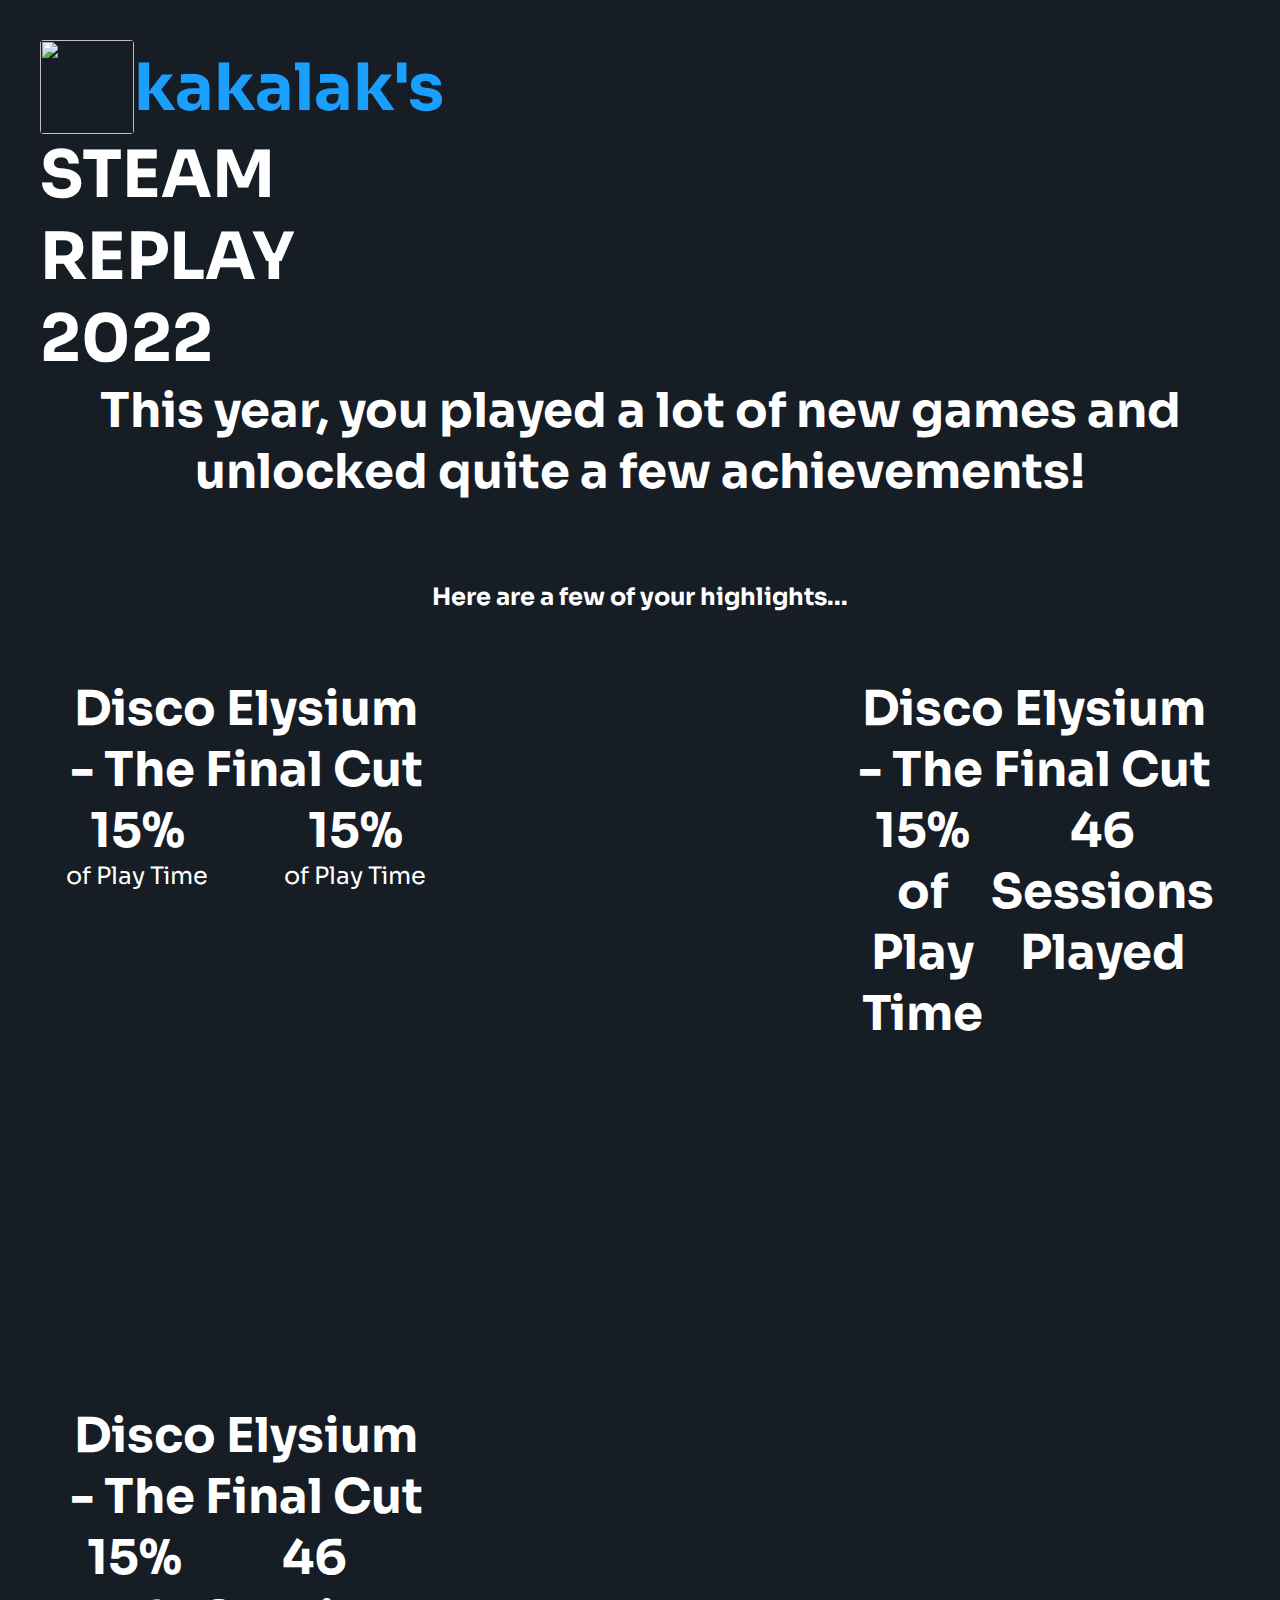
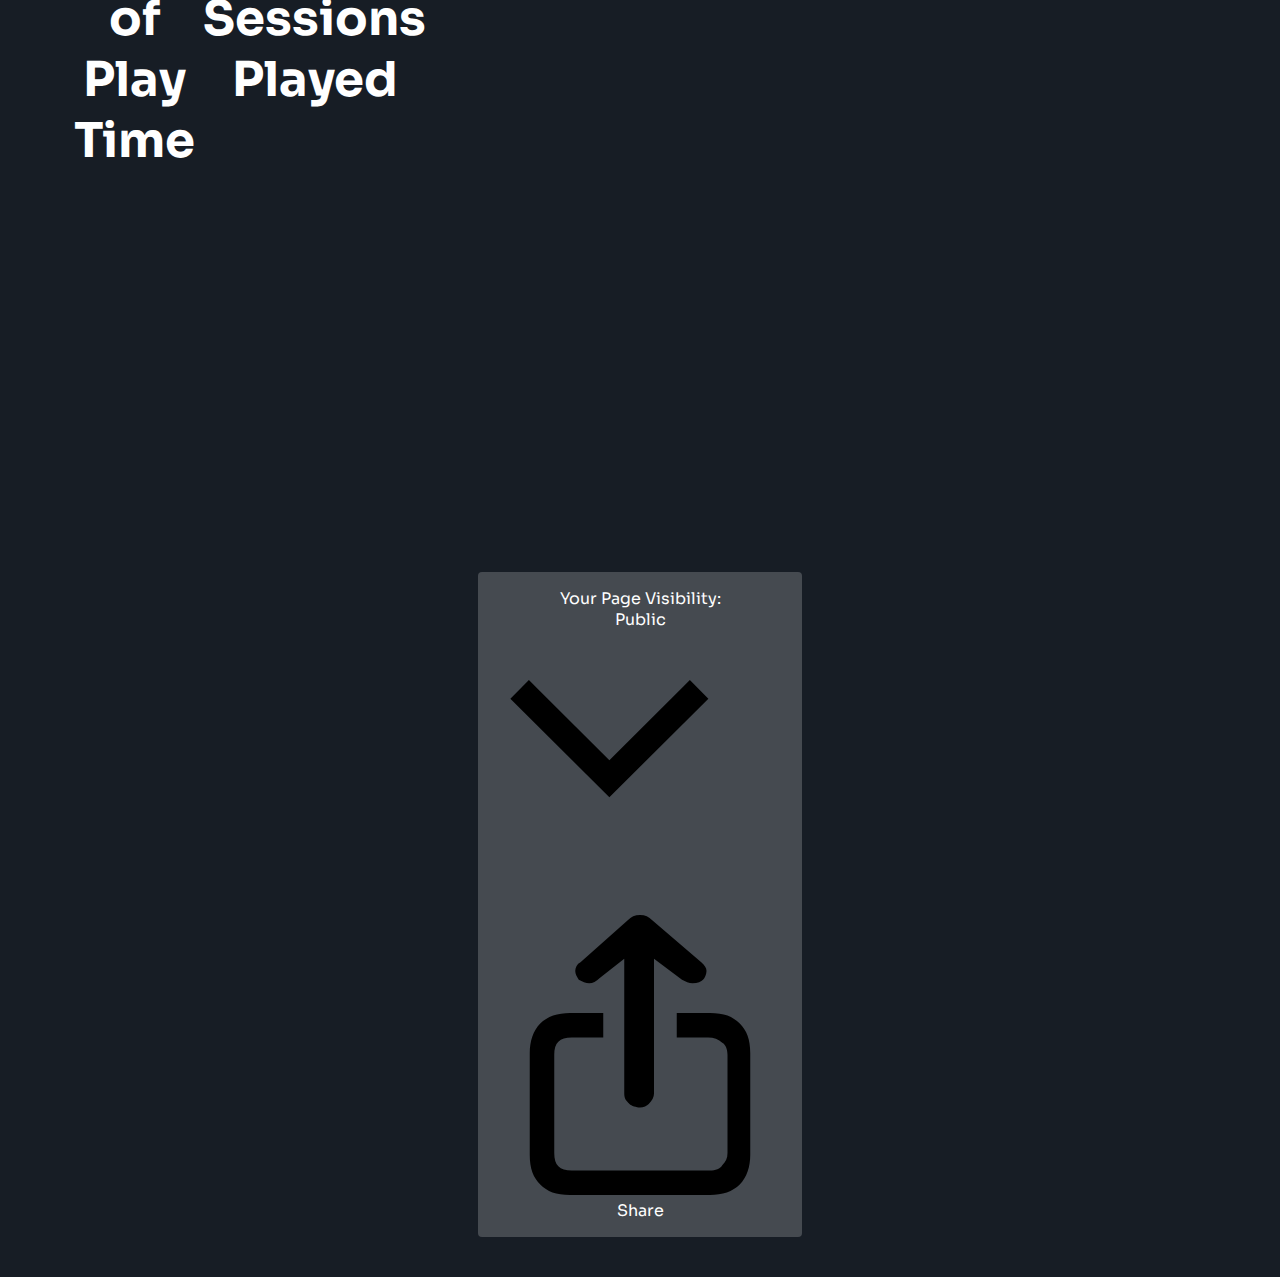
==== index.html @ c11b434e "- init steam replay page clone" ====
<!doctype html>
<html>

<head>
    <meta charset="utf-8" />
    <meta name="viewport" content="width=device-width, initial-scale=1" />
    <title>kakalak's STEAM REPLAY 2022</title>
    <link href="./style.css" rel="stylesheet" />
</head>

<body>
    <main>
        <div id="header">
            <div id="user-title">
                <div id="avatar-name">
                    <img id="avatar"
                        src="https://avatars.cloudflare.steamstatic.com/97e463a36f2693f6158631fb69c4074694019c20_full.jpg">
                    <h1>kakalak's</h1>
                </div>
                <h1>STEAM<br>REPLAY</h1>
                <h1>2022</h1>
            </div>
        </div>

        <section id="user-highlights">
            <div id="header-section">
                <h1>This year, you played a lot of new games and unlocked quite a few achievements!</h1>
                <h4>Here are a few of your highlights...</h4>
            </div>
            <div id="highlight-games">
                <div class="highlight-game-box">
                    <h1>Disco Elysium - The Final Cut</h1>
                    <div class="highlight-game-info">
                        <div>
                            <h1>15%</h1>
                            <p> of Play Time</p>
                        </div>
                        <div>
                            <h1>15%</h1>
                            <p> of Play Time</p>
                        </div>
                    </div>
                </div>

                <div class="highlight-game-box">
                    <h1>Disco Elysium - The Final Cut</h1>
                    <div class="highlight-game-info">
                        <h1>15% of Play Time</h1>
                        <h1>46 Sessions Played</h1>
                    </div>
                </div>

                <div class="highlight-game-box">
                    <h1>Disco Elysium - The Final Cut</h1>
                    <div class="highlight-game-info">
                        <h1>15% of Play Time</h1>
                        <h1>46 Sessions Played</h1>
                    </div>
                </div>
            </div>
        </section>
    </main>

    <div class="yirshare_ShareCtn_3wBwg"><div class="yirshare_PrivacyWarning_1mHX7 yirshare_Visible_1qJRh">Your Page Visibility:</div><div class="yirshare_DropDownSizer_ZrLd2"><div class="yirshare_DropdownButton_H5GE- DialogDropDown _DialogInputContainer  Panel Focusable" tabindex="0"><div class="DialogDropDown_CurrentDisplay">Public</div><div class="DialogDropDown_Arrow"><svg xmlns="http://www.w3.org/2000/svg" class="SVGIcon_Button SVGIcon_DownArrowContextMenu" data-name="Layer 1" viewBox="0 0 128 128" x="0px" y="0px"><polygon points="50 59.49 13.21 22.89 4.74 31.39 50 76.41 95.26 31.39 86.79 22.89 50 59.49"></polygon></svg></div></div></div><div class="yirshare_ShareButton_2MSFQ"><svg class="yirshare_ShareIcon_zOiWI" fill="#000000" xmlns="http://www.w3.org/2000/svg" version="1.1" viewBox="0 0 16 16" x="0px" y="0px"><path d="M8,11c-0.2,0-0.5-0.1-0.6-0.2c-0.2-0.2-0.3-0.3-0.3-0.6l0-7.7L5.7,3.6C5.5,3.8,5.3,3.9,5.1,3.9
        c-0.2,0-0.4-0.1-0.6-0.2C4.4,3.5,4.3,3.4,4.3,3.2c0-0.2,0.1-0.4,0.3-0.5l2.7-2.4C7.5,0.1,7.7,0,8,0s0.5,0.1,0.7,0.3l2.8,2.4
        c0.2,0.2,0.3,0.3,0.3,0.5c0,0.2-0.1,0.4-0.2,0.5c-0.1,0.1-0.3,0.2-0.6,0.2c-0.2,0-0.4-0.1-0.6-0.2L8.8,2.5l0,7.7
        c0,0.2-0.1,0.4-0.3,0.6C8.4,10.9,8.2,11,8,11z"></path><path d="M4,16c-0.8,0-1.3-0.2-1.7-0.6c-0.4-0.4-0.6-0.9-0.6-1.7V7.9c0-0.7,0.2-1.3,0.6-1.7c0.4-0.4,1-0.6,1.7-0.6h1.9
    V7H4.1c-0.7,0-1,0.3-1,1v5.6c0,0.7,0.3,1,1,1h7.9c0.3,0,0.6-0.1,0.7-0.3c0.2-0.2,0.3-0.4,0.3-0.7V8c0-0.3-0.1-0.6-0.3-0.7
    C12.5,7.1,12.2,7,11.9,7h-1.8V5.6H12c0.8,0,1.3,0.2,1.7,0.6c0.4,0.4,0.6,0.9,0.6,1.7v5.8c0,0.7-0.2,1.3-0.6,1.7
    c-0.4,0.4-1,0.6-1.7,0.6H4z"></path></svg><span class="yirshare_ShareText_3OTeC">Share</span></div></div>
</body>

</html>
---- style.css ----
@import url('https://fonts.googleapis.com/css2?family=Sora:wght@200;500&display=swap');

* {
    font-family: 'Sora';
    margin: 0;
    padding: 0;
    color: white;
}

body {
    margin: 40px;
    background-color: #171d25;
}

.section-margin {
    margin: 40px 80px;
}

#header {
    display: flex;
    justify-content: space-between;
}

#avatar-name {
    display: flex;
}

#avatar-name h1 {
    display: inline-block;
    font-size: 65px;
    margin: 0;
    color: #1a9ffe;
    padding-top: 7px;
}

#avatar-name img {
    width: 94px;
    height: 94px;
    border-radius: 4px;
}

#user-title h1 {
    font-size: 65px;
}

#page-visibility {
    margin-top: 66px;
    min-width: 280px;
    max-width: 450px;
    padding: 16px 22px;
    text-align: center;
    background-color: rgba(255, 255, 255, .2);
    display: flex;
    flex-direction: column;
}

#page-visibility select {
    margin-top: 8px;
    width: 256px;
    height: 18px;
    padding: 12px;
}

#page-visibility button {
    margin-top: 8px;
}

#page-visibility svg {
    width: 19px;
    height: 19px;
}

#user-highlights {
    /* margin: 80px; */
    text-align: center;
    font-size: 24px;
}

#user-highlights h4 {
    margin: 80px 0 40px 0;
}

#user-highlights .highlight-game-box {
    max-width: 30%;
    min-width: 20%;
    height: 75vh;
    background-image: url("https://cdn.cloudflare.steamstatic.com/steam/apps/632470/library_hero.jpg?t=1681291304");
    background-size: cover;
	background-position: center;
    border-radius: 5px;
    padding: 26px;
}

#user-highlights .highlight-game-box .highlight-game-info {
    display: flex;
    justify-content: space-between;
}

#highlight-games {
    display: flex;
    justify-content: space-between;
    flex-wrap: wrap;
    flex-direction: row;
    margin: 40px 0;
}

.yirshare_ShareCtn_3wBwg {
    display: flex;
    flex-direction: column;
    padding: 16px 22px;
    border-radius: 4px;
    min-width: 280px;
    max-width: 450px;
    margin: 66px auto 24px auto;
    width: fit-content;
    text-align: center;
    background: rgba(255,255,255,.2);
}
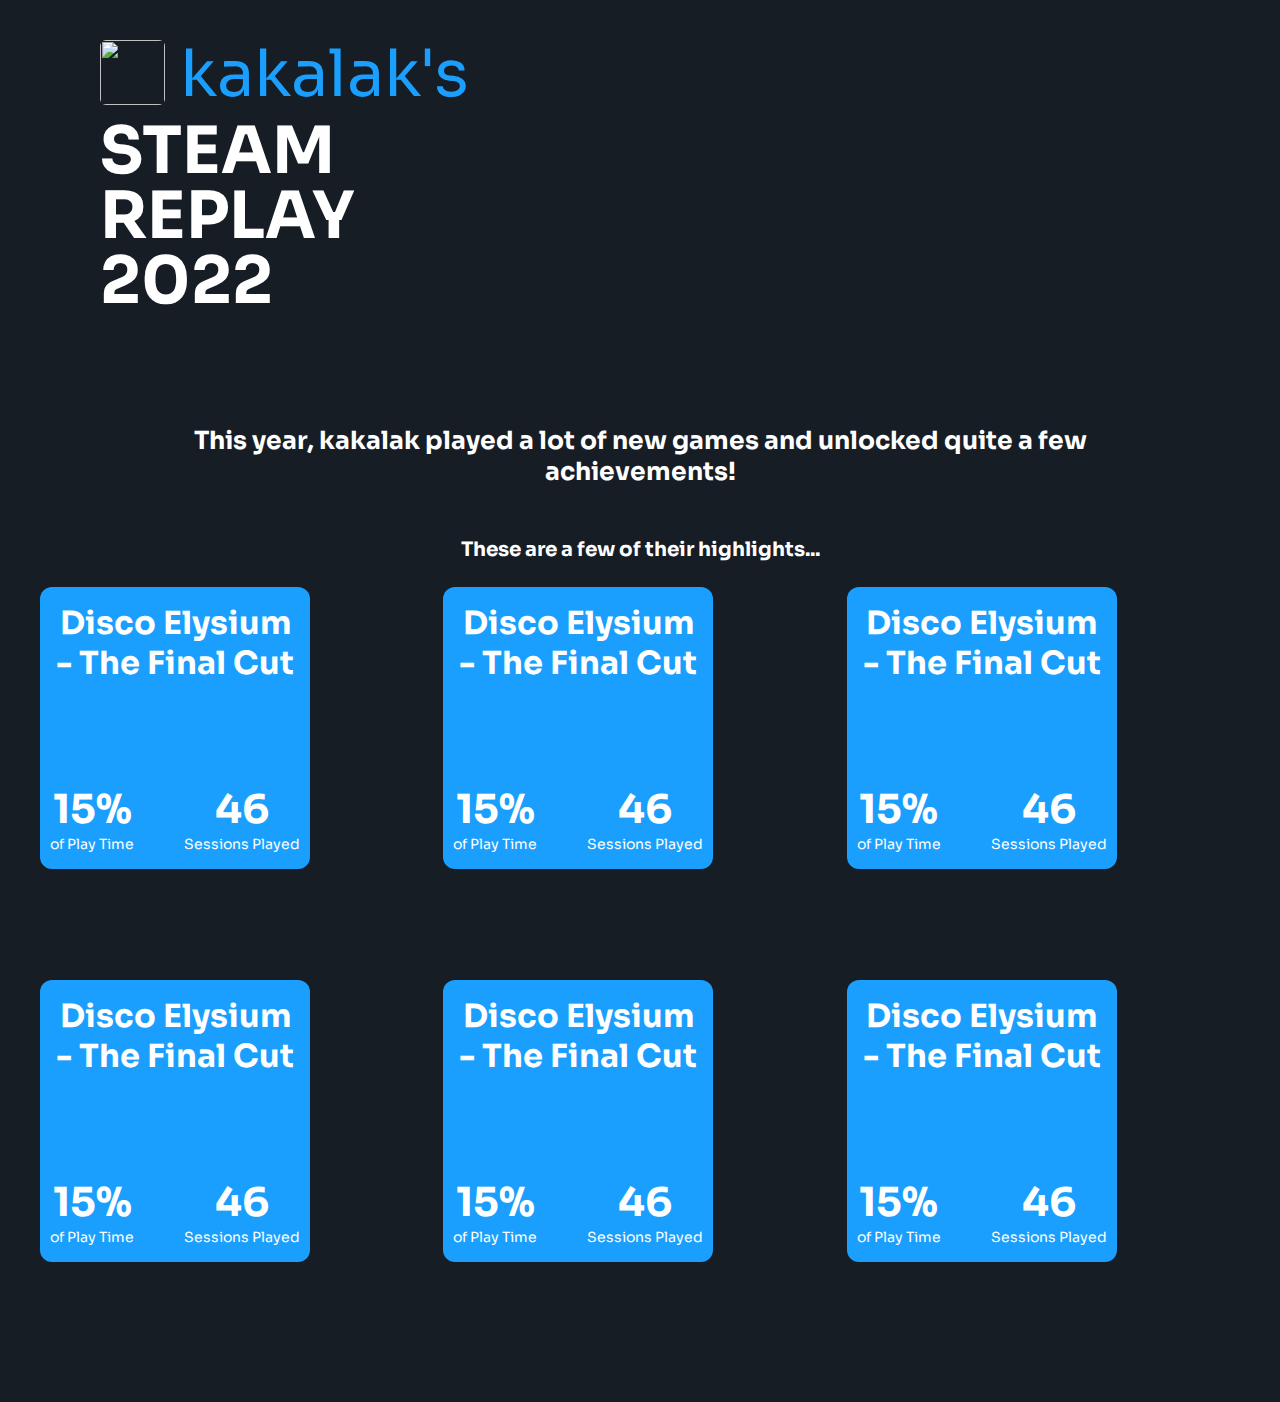
==== commit e2c59898: "- restructure dom tree" ====
--- a/index.html
+++ b/index.html
@@ -9,65 +9,121 @@
 </head>
 
 <body>
-    <main>
+    <section id="page-header">
         <div id="header">
-            <div id="user-title">
-                <div id="avatar-name">
-                    <img id="avatar"
-                        src="https://avatars.cloudflare.steamstatic.com/97e463a36f2693f6158631fb69c4074694019c20_full.jpg">
-                    <h1>kakalak's</h1>
+            <img id="avatar"
+                src="https://avatars.akamai.steamstatic.com/97e463a36f2693f6158631fb69c4074694019c20_full.jpg"
+                draggable="false">
+            <span>kakalak's</span>
+            <h1>
+                STEAM
+            </h1>
+            <h1>
+                REPLAY
+
+            </h1>
+            <h1>
+                2022
+            </h1>
+        </div>
+        <div id="user-highlights">
+            <h4>This year, kakalak played a lot of new games and unlocked quite a few achievements!</h4>
+            <h5>These are a few of their highlights...</h5>
+            <div id="highlight">
+                <div class="highlight-box">
+                    <h1 class="highlight-box-title">
+                        Disco Elysium - The Final Cut
+                    </h1>
+                    <div class="highlight-info">
+                        <div>
+                            <h1>15%</h1>
+                            <p>of Play Time</p>
+                        </div>
+                        <div>
+                            <h1>46</h1>
+                            <p>Sessions Played</p>
+                        </div>
+                    </div>
                 </div>
-                <h1>STEAM<br>REPLAY</h1>
-                <h1>2022</h1>
+                <div class="highlight-box">
+                    <h1 class="highlight-box-title">
+                        Disco Elysium - The Final Cut
+                    </h1>
+                    <div class="highlight-info">
+                        <div>
+                            <h1>15%</h1>
+                            <p>of Play Time</p>
+                        </div>
+                        <div>
+                            <h1>46</h1>
+                            <p>Sessions Played</p>
+                        </div>
+                    </div>
+                </div>
+                <div class="highlight-box">
+                    <h1 class="highlight-box-title">
+                        Disco Elysium - The Final Cut
+                    </h1>
+                    <div class="highlight-info">
+                        <div>
+                            <h1>15%</h1>
+                            <p>of Play Time</p>
+                        </div>
+                        <div>
+                            <h1>46</h1>
+                            <p>Sessions Played</p>
+                        </div>
+                    </div>
+                </div>
+                <div class="highlight-box">
+                    <h1 class="highlight-box-title">
+                        Disco Elysium - The Final Cut
+                    </h1>
+                    <div class="highlight-info">
+                        <div>
+                            <h1>15%</h1>
+                            <p>of Play Time</p>
+                        </div>
+                        <div>
+                            <h1>46</h1>
+                            <p>Sessions Played</p>
+                        </div>
+                    </div>
+                </div>
+                <div class="highlight-box">
+                    <h1 class="highlight-box-title">
+                        Disco Elysium - The Final Cut
+                    </h1>
+                    <div class="highlight-info">
+                        <div>
+                            <h1>15%</h1>
+                            <p>of Play Time</p>
+                        </div>
+                        <div>
+                            <h1>46</h1>
+                            <p>Sessions Played</p>
+                        </div>
+                    </div>
+                </div>
+                <div class="highlight-box">
+                    <h1 class="highlight-box-title">
+                        Disco Elysium - The Final Cut
+                    </h1>
+                    <div class="highlight-info">
+                        <div>
+                            <h1>15%</h1>
+                            <p>of Play Time</p>
+                        </div>
+                        <div>
+                            <h1>46</h1>
+                            <p>Sessions Played</p>
+                        </div>
+                    </div>
+                </div>
             </div>
         </div>
 
-        <section id="user-highlights">
-            <div id="header-section">
-                <h1>This year, you played a lot of new games and unlocked quite a few achievements!</h1>
-                <h4>Here are a few of your highlights...</h4>
-            </div>
-            <div id="highlight-games">
-                <div class="highlight-game-box">
-                    <h1>Disco Elysium - The Final Cut</h1>
-                    <div class="highlight-game-info">
-                        <div>
-                            <h1>15%</h1>
-                            <p> of Play Time</p>
-                        </div>
-                        <div>
-                            <h1>15%</h1>
-                            <p> of Play Time</p>
-                        </div>
-                    </div>
-                </div>
-
-                <div class="highlight-game-box">
-                    <h1>Disco Elysium - The Final Cut</h1>
-                    <div class="highlight-game-info">
-                        <h1>15% of Play Time</h1>
-                        <h1>46 Sessions Played</h1>
-                    </div>
-                </div>
-
-                <div class="highlight-game-box">
-                    <h1>Disco Elysium - The Final Cut</h1>
-                    <div class="highlight-game-info">
-                        <h1>15% of Play Time</h1>
-                        <h1>46 Sessions Played</h1>
-                    </div>
-                </div>
-            </div>
-        </section>
-    </main>
-
-    <div class="yirshare_ShareCtn_3wBwg"><div class="yirshare_PrivacyWarning_1mHX7 yirshare_Visible_1qJRh">Your Page Visibility:</div><div class="yirshare_DropDownSizer_ZrLd2"><div class="yirshare_DropdownButton_H5GE- DialogDropDown _DialogInputContainer  Panel Focusable" tabindex="0"><div class="DialogDropDown_CurrentDisplay">Public</div><div class="DialogDropDown_Arrow"><svg xmlns="http://www.w3.org/2000/svg" class="SVGIcon_Button SVGIcon_DownArrowContextMenu" data-name="Layer 1" viewBox="0 0 128 128" x="0px" y="0px"><polygon points="50 59.49 13.21 22.89 4.74 31.39 50 76.41 95.26 31.39 86.79 22.89 50 59.49"></polygon></svg></div></div></div><div class="yirshare_ShareButton_2MSFQ"><svg class="yirshare_ShareIcon_zOiWI" fill="#000000" xmlns="http://www.w3.org/2000/svg" version="1.1" viewBox="0 0 16 16" x="0px" y="0px"><path d="M8,11c-0.2,0-0.5-0.1-0.6-0.2c-0.2-0.2-0.3-0.3-0.3-0.6l0-7.7L5.7,3.6C5.5,3.8,5.3,3.9,5.1,3.9
-        c-0.2,0-0.4-0.1-0.6-0.2C4.4,3.5,4.3,3.4,4.3,3.2c0-0.2,0.1-0.4,0.3-0.5l2.7-2.4C7.5,0.1,7.7,0,8,0s0.5,0.1,0.7,0.3l2.8,2.4
-        c0.2,0.2,0.3,0.3,0.3,0.5c0,0.2-0.1,0.4-0.2,0.5c-0.1,0.1-0.3,0.2-0.6,0.2c-0.2,0-0.4-0.1-0.6-0.2L8.8,2.5l0,7.7
-        c0,0.2-0.1,0.4-0.3,0.6C8.4,10.9,8.2,11,8,11z"></path><path d="M4,16c-0.8,0-1.3-0.2-1.7-0.6c-0.4-0.4-0.6-0.9-0.6-1.7V7.9c0-0.7,0.2-1.3,0.6-1.7c0.4-0.4,1-0.6,1.7-0.6h1.9
-    V7H4.1c-0.7,0-1,0.3-1,1v5.6c0,0.7,0.3,1,1,1h7.9c0.3,0,0.6-0.1,0.7-0.3c0.2-0.2,0.3-0.4,0.3-0.7V8c0-0.3-0.1-0.6-0.3-0.7
-    C12.5,7.1,12.2,7,11.9,7h-1.8V5.6H12c0.8,0,1.3,0.2,1.7,0.6c0.4,0.4,0.6,0.9,0.6,1.7v5.8c0,0.7-0.2,1.3-0.6,1.7
-    c-0.4,0.4-1,0.6-1.7,0.6H4z"></path></svg><span class="yirshare_ShareText_3OTeC">Share</span></div></div>
+    </section>
 </body>
 
 </html>--- a/style.css
+++ b/style.css
@@ -12,107 +12,90 @@
     background-color: #171d25;
 }
 
-.section-margin {
-    margin: 40px 80px;
+
+#avatar {
+    width: 65px;
+    height: 65px;
+    border-radius: 6px;
 }
 
 #header {
+    position: relative;
+    margin: 0 60px;
+    margin-bottom: 120px;
+}
+
+#header span {
+    font-size: 65px;
+    position: absolute;
+    top: -7px;
+    margin-left: 15px;
+    color: #1a9ffe;
+}
+
+#header h1 {
+    font-size: 65px;
+    height: 65px;
+    margin: 0;
+    padding: 0;
+}
+
+#user-highlights {
+    text-align: center;
+    margin: 40px 0;
+}
+
+#user-highlights h4 {
+    font-size: 25px;
+    margin: 0 75px;
+    margin-bottom: 50px;
+}
+
+#user-highlights h5 {
+    font-size: 20px;
+    margin-bottom: 25px;
+}
+
+.highlight-box {
+    background-color: #1a9ffe;
+    padding: 16px 10px;
+    display: flex;
+    flex-direction: column;
+    justify-content: space-between;
+    width: 250px;
+    height: 250px;
+    border-radius: 12px;
+}
+
+.highlight-box-title {
+    /* margin-bottom: 100px; */
+}
+
+.highlight-info {
     display: flex;
     justify-content: space-between;
 }
 
-#avatar-name {
-    display: flex;
+.highlight-info h1 {
+    font-size: 40px;
 }
 
-#avatar-name h1 {
-    display: inline-block;
-    font-size: 65px;
-    margin: 0;
-    color: #1a9ffe;
-    padding-top: 7px;
+.highlight-info p {
+    font-size: 14px;
 }
 
-#avatar-name img {
-    width: 94px;
-    height: 94px;
-    border-radius: 4px;
-}
+#highlight {
+    /* display: flex;
+    justify-content: space-between;
+    flex-direction: row;
+    flex-wrap: wrap; */
 
-#user-title h1 {
-    font-size: 65px;
-}
-
-#page-visibility {
-    margin-top: 66px;
-    min-width: 280px;
-    max-width: 450px;
-    padding: 16px 22px;
-    text-align: center;
-    background-color: rgba(255, 255, 255, .2);
-    display: flex;
-    flex-direction: column;
-}
-
-#page-visibility select {
-    margin-top: 8px;
-    width: 256px;
-    height: 18px;
-    padding: 12px;
-}
-
-#page-visibility button {
-    margin-top: 8px;
-}
-
-#page-visibility svg {
-    width: 19px;
-    height: 19px;
-}
-
-#user-highlights {
-    /* margin: 80px; */
-    text-align: center;
-    font-size: 24px;
-}
-
-#user-highlights h4 {
-    margin: 80px 0 40px 0;
-}
-
-#user-highlights .highlight-game-box {
-    max-width: 30%;
-    min-width: 20%;
-    height: 75vh;
-    background-image: url("https://cdn.cloudflare.steamstatic.com/steam/apps/632470/library_hero.jpg?t=1681291304");
-    background-size: cover;
-	background-position: center;
-    border-radius: 5px;
-    padding: 26px;
-}
-
-#user-highlights .highlight-game-box .highlight-game-info {
-    display: flex;
-    justify-content: space-between;
-}
-
-#highlight-games {
-    display: flex;
-    justify-content: space-between;
-    flex-wrap: wrap;
-    flex-direction: row;
-    margin: 40px 0;
-}
-
-.yirshare_ShareCtn_3wBwg {
-    display: flex;
-    flex-direction: column;
-    padding: 16px 22px;
-    border-radius: 4px;
-    min-width: 280px;
-    max-width: 450px;
-    margin: 66px auto 24px auto;
-    width: fit-content;
-    text-align: center;
-    background: rgba(255,255,255,.2);
+    height: 85vh;
+    min-height: clamp(500px, 55vw, 55vw);
+    max-height: clamp(70vw, 70vw, 1380px);
+    margin-bottom: 50px;
+    display: grid;
+    grid-template-columns: 1fr 1fr 1fr;
+    grid-template-rows: 50% 50%;
+    gap: 10px;
 }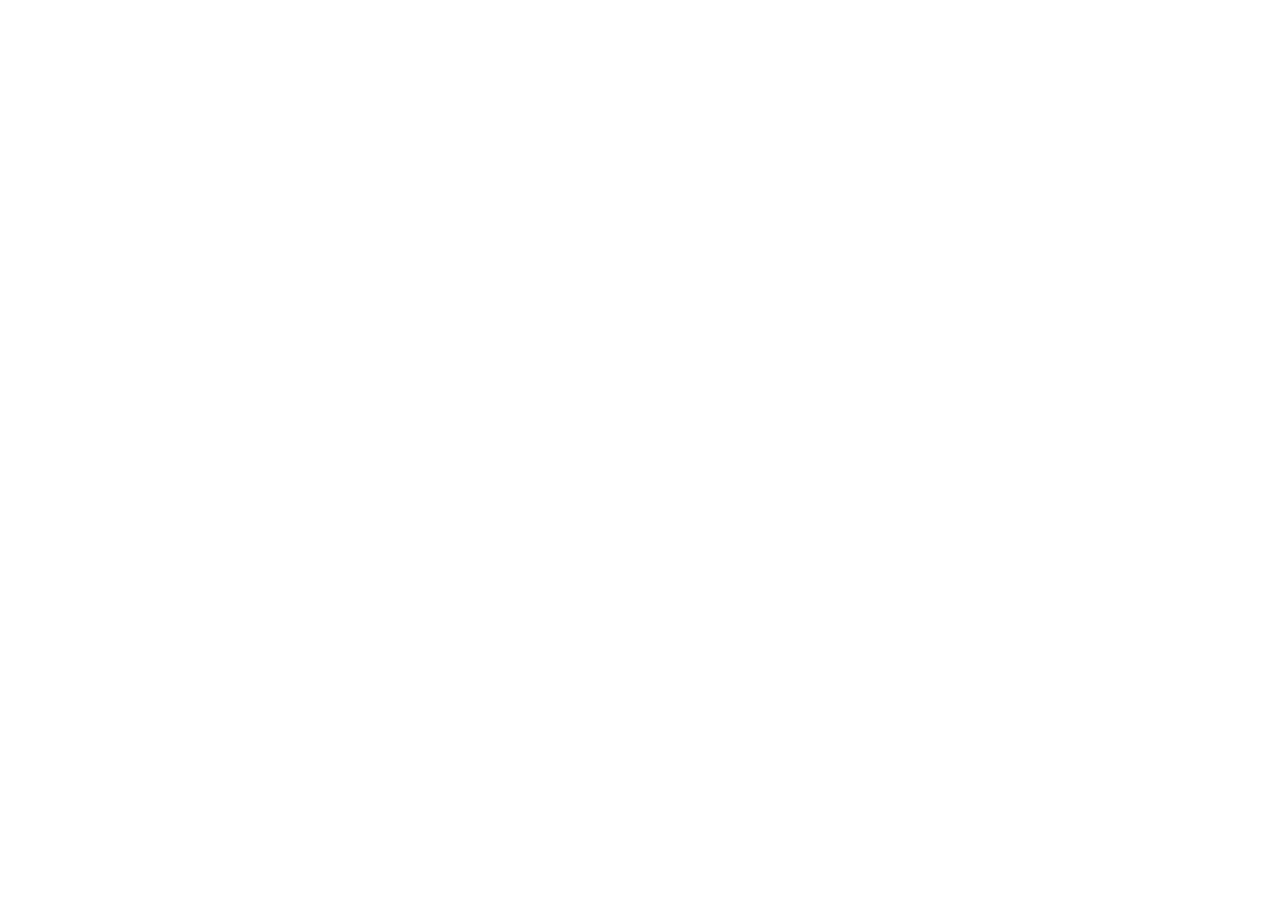
==== commit a081ab54: "- restructure folder, add clone uniqlo" ====
--- a/index.html
+++ b/index.html
@@ -1,129 +1,11 @@
-<!doctype html>
-<html>
-
+<!DOCTYPE html>
+<html lang="en">
 <head>
-    <meta charset="utf-8" />
-    <meta name="viewport" content="width=device-width, initial-scale=1" />
-    <title>kakalak's STEAM REPLAY 2022</title>
-    <link href="./style.css" rel="stylesheet" />
+    <meta charset="UTF-8">
+    <meta name="viewport" content="width=device-width, initial-scale=1.0">
+    <title>Document</title>
 </head>
-
 <body>
-    <section id="page-header">
-        <div id="header">
-            <img id="avatar"
-                src="https://avatars.akamai.steamstatic.com/97e463a36f2693f6158631fb69c4074694019c20_full.jpg"
-                draggable="false">
-            <span>kakalak's</span>
-            <h1>
-                STEAM
-            </h1>
-            <h1>
-                REPLAY
-
-            </h1>
-            <h1>
-                2022
-            </h1>
-        </div>
-        <div id="user-highlights">
-            <h4>This year, kakalak played a lot of new games and unlocked quite a few achievements!</h4>
-            <h5>These are a few of their highlights...</h5>
-            <div id="highlight">
-                <div class="highlight-box">
-                    <h1 class="highlight-box-title">
-                        Disco Elysium - The Final Cut
-                    </h1>
-                    <div class="highlight-info">
-                        <div>
-                            <h1>15%</h1>
-                            <p>of Play Time</p>
-                        </div>
-                        <div>
-                            <h1>46</h1>
-                            <p>Sessions Played</p>
-                        </div>
-                    </div>
-                </div>
-                <div class="highlight-box">
-                    <h1 class="highlight-box-title">
-                        Disco Elysium - The Final Cut
-                    </h1>
-                    <div class="highlight-info">
-                        <div>
-                            <h1>15%</h1>
-                            <p>of Play Time</p>
-                        </div>
-                        <div>
-                            <h1>46</h1>
-                            <p>Sessions Played</p>
-                        </div>
-                    </div>
-                </div>
-                <div class="highlight-box">
-                    <h1 class="highlight-box-title">
-                        Disco Elysium - The Final Cut
-                    </h1>
-                    <div class="highlight-info">
-                        <div>
-                            <h1>15%</h1>
-                            <p>of Play Time</p>
-                        </div>
-                        <div>
-                            <h1>46</h1>
-                            <p>Sessions Played</p>
-                        </div>
-                    </div>
-                </div>
-                <div class="highlight-box">
-                    <h1 class="highlight-box-title">
-                        Disco Elysium - The Final Cut
-                    </h1>
-                    <div class="highlight-info">
-                        <div>
-                            <h1>15%</h1>
-                            <p>of Play Time</p>
-                        </div>
-                        <div>
-                            <h1>46</h1>
-                            <p>Sessions Played</p>
-                        </div>
-                    </div>
-                </div>
-                <div class="highlight-box">
-                    <h1 class="highlight-box-title">
-                        Disco Elysium - The Final Cut
-                    </h1>
-                    <div class="highlight-info">
-                        <div>
-                            <h1>15%</h1>
-                            <p>of Play Time</p>
-                        </div>
-                        <div>
-                            <h1>46</h1>
-                            <p>Sessions Played</p>
-                        </div>
-                    </div>
-                </div>
-                <div class="highlight-box">
-                    <h1 class="highlight-box-title">
-                        Disco Elysium - The Final Cut
-                    </h1>
-                    <div class="highlight-info">
-                        <div>
-                            <h1>15%</h1>
-                            <p>of Play Time</p>
-                        </div>
-                        <div>
-                            <h1>46</h1>
-                            <p>Sessions Played</p>
-                        </div>
-                    </div>
-                </div>
-            </div>
-        </div>
-
-    </section>
+    
 </body>
-
 </html>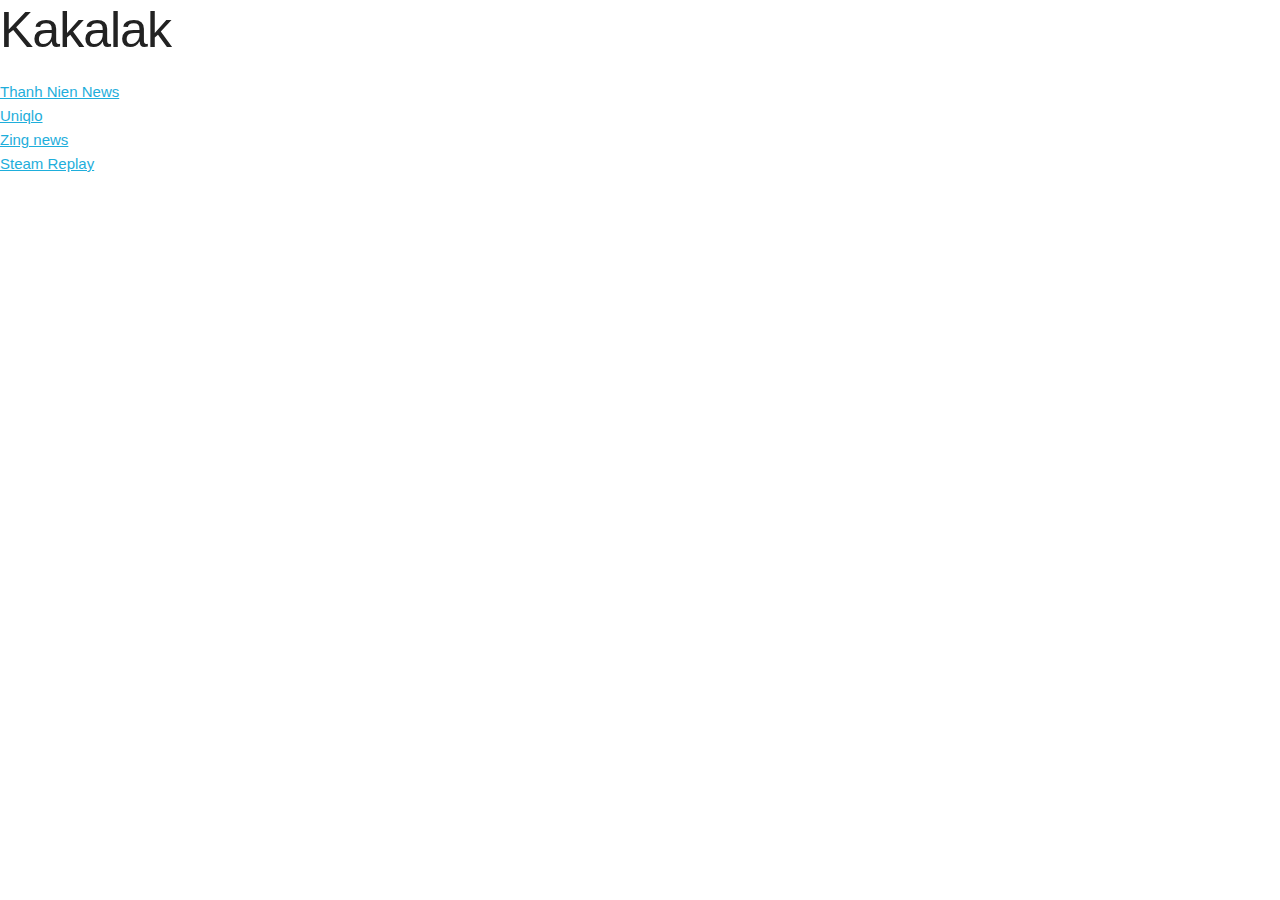
==== commit d730a8b5: "- update my index page" ====
--- a/index.html
+++ b/index.html
@@ -3,9 +3,23 @@
 <head>
     <meta charset="UTF-8">
     <meta name="viewport" content="width=device-width, initial-scale=1.0">
-    <title>Document</title>
+    <link rel="stylesheet" href="./css/normalize.css">
+    <link rel="stylesheet" href="./css/skeleton.css">
+    <title>kakalak's index</title>
 </head>
 <body>
-    
+    <h1>Kakalak</h1>
+    <div>
+        <a href="https://kakalak11.github.io/web-cloner/thanhnien/index.html">Thanh Nien News</a>
+    </div>
+    <div>
+        <a href="https://kakalak11.github.io/web-cloner/uniqlo/index.html">Uniqlo</a>
+    </div>
+    <div>
+        <a href="https://kakalak11.github.io/web-cloner/zing-news/index.html">Zing news</a>
+    </div>
+    <div>
+        <a href="https://kakalak11.github.io/web-cloner/steam-replay/index.html">Steam Replay</a>
+    </div>
 </body>
 </html>--- a/css/skeleton.css
+++ b/css/skeleton.css
@@ -0,0 +1,418 @@
+/*
+* Skeleton V2.0.4
+* Copyright 2014, Dave Gamache
+* www.getskeleton.com
+* Free to use under the MIT license.
+* http://www.opensource.org/licenses/mit-license.php
+* 12/29/2014
+*/
+
+
+/* Table of contents
+––––––––––––––––––––––––––––––––––––––––––––––––––
+- Grid
+- Base Styles
+- Typography
+- Links
+- Buttons
+- Forms
+- Lists
+- Code
+- Tables
+- Spacing
+- Utilities
+- Clearing
+- Media Queries
+*/
+
+
+/* Grid
+–––––––––––––––––––––––––––––––––––––––––––––––––– */
+.container {
+  position: relative;
+  width: 100%;
+  max-width: 960px;
+  margin: 0 auto;
+  padding: 0 20px;
+  box-sizing: border-box; }
+.column,
+.columns {
+  width: 100%;
+  float: left;
+  box-sizing: border-box; }
+
+/* For devices larger than 400px */
+@media (min-width: 400px) {
+  .container {
+    width: 85%;
+    padding: 0; }
+}
+
+/* For devices larger than 550px */
+@media (min-width: 550px) {
+  .container {
+    width: 80%; }
+  .column,
+  .columns {
+    margin-left: 4%; }
+  .column:first-child,
+  .columns:first-child {
+    margin-left: 0; }
+
+  .one.column,
+  .one.columns                    { width: 4.66666666667%; }
+  .two.columns                    { width: 13.3333333333%; }
+  .three.columns                  { width: 22%;            }
+  .four.columns                   { width: 30.6666666667%; }
+  .five.columns                   { width: 39.3333333333%; }
+  .six.columns                    { width: 48%;            }
+  .seven.columns                  { width: 56.6666666667%; }
+  .eight.columns                  { width: 65.3333333333%; }
+  .nine.columns                   { width: 74.0%;          }
+  .ten.columns                    { width: 82.6666666667%; }
+  .eleven.columns                 { width: 91.3333333333%; }
+  .twelve.columns                 { width: 100%; margin-left: 0; }
+
+  .one-third.column               { width: 30.6666666667%; }
+  .two-thirds.column              { width: 65.3333333333%; }
+
+  .one-half.column                { width: 48%; }
+
+  /* Offsets */
+  .offset-by-one.column,
+  .offset-by-one.columns          { margin-left: 8.66666666667%; }
+  .offset-by-two.column,
+  .offset-by-two.columns          { margin-left: 17.3333333333%; }
+  .offset-by-three.column,
+  .offset-by-three.columns        { margin-left: 26%;            }
+  .offset-by-four.column,
+  .offset-by-four.columns         { margin-left: 34.6666666667%; }
+  .offset-by-five.column,
+  .offset-by-five.columns         { margin-left: 43.3333333333%; }
+  .offset-by-six.column,
+  .offset-by-six.columns          { margin-left: 52%;            }
+  .offset-by-seven.column,
+  .offset-by-seven.columns        { margin-left: 60.6666666667%; }
+  .offset-by-eight.column,
+  .offset-by-eight.columns        { margin-left: 69.3333333333%; }
+  .offset-by-nine.column,
+  .offset-by-nine.columns         { margin-left: 78.0%;          }
+  .offset-by-ten.column,
+  .offset-by-ten.columns          { margin-left: 86.6666666667%; }
+  .offset-by-eleven.column,
+  .offset-by-eleven.columns       { margin-left: 95.3333333333%; }
+
+  .offset-by-one-third.column,
+  .offset-by-one-third.columns    { margin-left: 34.6666666667%; }
+  .offset-by-two-thirds.column,
+  .offset-by-two-thirds.columns   { margin-left: 69.3333333333%; }
+
+  .offset-by-one-half.column,
+  .offset-by-one-half.columns     { margin-left: 52%; }
+
+}
+
+
+/* Base Styles
+–––––––––––––––––––––––––––––––––––––––––––––––––– */
+/* NOTE
+html is set to 62.5% so that all the REM measurements throughout Skeleton
+are based on 10px sizing. So basically 1.5rem = 15px :) */
+html {
+  font-size: 62.5%; }
+body {
+  font-size: 1.5em; /* currently ems cause chrome bug misinterpreting rems on body element */
+  line-height: 1.6;
+  font-weight: 400;
+  font-family: "Raleway", "HelveticaNeue", "Helvetica Neue", Helvetica, Arial, sans-serif;
+  color: #222; }
+
+
+/* Typography
+–––––––––––––––––––––––––––––––––––––––––––––––––– */
+h1, h2, h3, h4, h5, h6 {
+  margin-top: 0;
+  margin-bottom: 2rem;
+  font-weight: 300; }
+h1 { font-size: 4.0rem; line-height: 1.2;  letter-spacing: -.1rem;}
+h2 { font-size: 3.6rem; line-height: 1.25; letter-spacing: -.1rem; }
+h3 { font-size: 3.0rem; line-height: 1.3;  letter-spacing: -.1rem; }
+h4 { font-size: 2.4rem; line-height: 1.35; letter-spacing: -.08rem; }
+h5 { font-size: 1.8rem; line-height: 1.5;  letter-spacing: -.05rem; }
+h6 { font-size: 1.5rem; line-height: 1.6;  letter-spacing: 0; }
+
+/* Larger than phablet */
+@media (min-width: 550px) {
+  h1 { font-size: 5.0rem; }
+  h2 { font-size: 4.2rem; }
+  h3 { font-size: 3.6rem; }
+  h4 { font-size: 3.0rem; }
+  h5 { font-size: 2.4rem; }
+  h6 { font-size: 1.5rem; }
+}
+
+p {
+  margin-top: 0; }
+
+
+/* Links
+–––––––––––––––––––––––––––––––––––––––––––––––––– */
+a {
+  color: #1EAEDB; }
+a:hover {
+  color: #0FA0CE; }
+
+
+/* Buttons
+–––––––––––––––––––––––––––––––––––––––––––––––––– */
+.button,
+button,
+input[type="submit"],
+input[type="reset"],
+input[type="button"] {
+  display: inline-block;
+  height: 38px;
+  padding: 0 30px;
+  color: #555;
+  text-align: center;
+  font-size: 11px;
+  font-weight: 600;
+  line-height: 38px;
+  letter-spacing: .1rem;
+  text-transform: uppercase;
+  text-decoration: none;
+  white-space: nowrap;
+  background-color: transparent;
+  border-radius: 4px;
+  border: 1px solid #bbb;
+  cursor: pointer;
+  box-sizing: border-box; }
+.button:hover,
+button:hover,
+input[type="submit"]:hover,
+input[type="reset"]:hover,
+input[type="button"]:hover,
+.button:focus,
+button:focus,
+input[type="submit"]:focus,
+input[type="reset"]:focus,
+input[type="button"]:focus {
+  color: #333;
+  border-color: #888;
+  outline: 0; }
+.button.button-primary,
+button.button-primary,
+input[type="submit"].button-primary,
+input[type="reset"].button-primary,
+input[type="button"].button-primary {
+  color: #FFF;
+  background-color: #33C3F0;
+  border-color: #33C3F0; }
+.button.button-primary:hover,
+button.button-primary:hover,
+input[type="submit"].button-primary:hover,
+input[type="reset"].button-primary:hover,
+input[type="button"].button-primary:hover,
+.button.button-primary:focus,
+button.button-primary:focus,
+input[type="submit"].button-primary:focus,
+input[type="reset"].button-primary:focus,
+input[type="button"].button-primary:focus {
+  color: #FFF;
+  background-color: #1EAEDB;
+  border-color: #1EAEDB; }
+
+
+/* Forms
+–––––––––––––––––––––––––––––––––––––––––––––––––– */
+input[type="email"],
+input[type="number"],
+input[type="search"],
+input[type="text"],
+input[type="tel"],
+input[type="url"],
+input[type="password"],
+textarea,
+select {
+  height: 38px;
+  padding: 6px 10px; /* The 6px vertically centers text on FF, ignored by Webkit */
+  background-color: #fff;
+  border: 1px solid #D1D1D1;
+  border-radius: 4px;
+  box-shadow: none;
+  box-sizing: border-box; }
+/* Removes awkward default styles on some inputs for iOS */
+input[type="email"],
+input[type="number"],
+input[type="search"],
+input[type="text"],
+input[type="tel"],
+input[type="url"],
+input[type="password"],
+textarea {
+  -webkit-appearance: none;
+     -moz-appearance: none;
+          appearance: none; }
+textarea {
+  min-height: 65px;
+  padding-top: 6px;
+  padding-bottom: 6px; }
+input[type="email"]:focus,
+input[type="number"]:focus,
+input[type="search"]:focus,
+input[type="text"]:focus,
+input[type="tel"]:focus,
+input[type="url"]:focus,
+input[type="password"]:focus,
+textarea:focus,
+select:focus {
+  border: 1px solid #33C3F0;
+  outline: 0; }
+label,
+legend {
+  display: block;
+  margin-bottom: .5rem;
+  font-weight: 600; }
+fieldset {
+  padding: 0;
+  border-width: 0; }
+input[type="checkbox"],
+input[type="radio"] {
+  display: inline; }
+label > .label-body {
+  display: inline-block;
+  margin-left: .5rem;
+  font-weight: normal; }
+
+
+/* Lists
+–––––––––––––––––––––––––––––––––––––––––––––––––– */
+ul {
+  list-style: circle inside; }
+ol {
+  list-style: decimal inside; }
+ol, ul {
+  padding-left: 0;
+  margin-top: 0; }
+ul ul,
+ul ol,
+ol ol,
+ol ul {
+  margin: 1.5rem 0 1.5rem 3rem;
+  font-size: 90%; }
+li {
+  margin-bottom: 1rem; }
+
+
+/* Code
+–––––––––––––––––––––––––––––––––––––––––––––––––– */
+code {
+  padding: .2rem .5rem;
+  margin: 0 .2rem;
+  font-size: 90%;
+  white-space: nowrap;
+  background: #F1F1F1;
+  border: 1px solid #E1E1E1;
+  border-radius: 4px; }
+pre > code {
+  display: block;
+  padding: 1rem 1.5rem;
+  white-space: pre; }
+
+
+/* Tables
+–––––––––––––––––––––––––––––––––––––––––––––––––– */
+th,
+td {
+  padding: 12px 15px;
+  text-align: left;
+  border-bottom: 1px solid #E1E1E1; }
+th:first-child,
+td:first-child {
+  padding-left: 0; }
+th:last-child,
+td:last-child {
+  padding-right: 0; }
+
+
+/* Spacing
+–––––––––––––––––––––––––––––––––––––––––––––––––– */
+button,
+.button {
+  margin-bottom: 1rem; }
+input,
+textarea,
+select,
+fieldset {
+  margin-bottom: 1.5rem; }
+pre,
+blockquote,
+dl,
+figure,
+table,
+p,
+ul,
+ol,
+form {
+  margin-bottom: 2.5rem; }
+
+
+/* Utilities
+–––––––––––––––––––––––––––––––––––––––––––––––––– */
+.u-full-width {
+  width: 100%;
+  box-sizing: border-box; }
+.u-max-full-width {
+  max-width: 100%;
+  box-sizing: border-box; }
+.u-pull-right {
+  float: right; }
+.u-pull-left {
+  float: left; }
+
+
+/* Misc
+–––––––––––––––––––––––––––––––––––––––––––––––––– */
+hr {
+  margin-top: 3rem;
+  margin-bottom: 3.5rem;
+  border-width: 0;
+  border-top: 1px solid #E1E1E1; }
+
+
+/* Clearing
+–––––––––––––––––––––––––––––––––––––––––––––––––– */
+
+/* Self Clearing Goodness */
+.container:after,
+.row:after,
+.u-cf {
+  content: "";
+  display: table;
+  clear: both; }
+
+
+/* Media Queries
+–––––––––––––––––––––––––––––––––––––––––––––––––– */
+/*
+Note: The best way to structure the use of media queries is to create the queries
+near the relevant code. For example, if you wanted to change the styles for buttons
+on small devices, paste the mobile query code up in the buttons section and style it
+there.
+*/
+
+
+/* Larger than mobile */
+@media (min-width: 400px) {}
+
+/* Larger than phablet (also point when grid becomes active) */
+@media (min-width: 550px) {}
+
+/* Larger than tablet */
+@media (min-width: 750px) {}
+
+/* Larger than desktop */
+@media (min-width: 1000px) {}
+
+/* Larger than Desktop HD */
+@media (min-width: 1200px) {}
